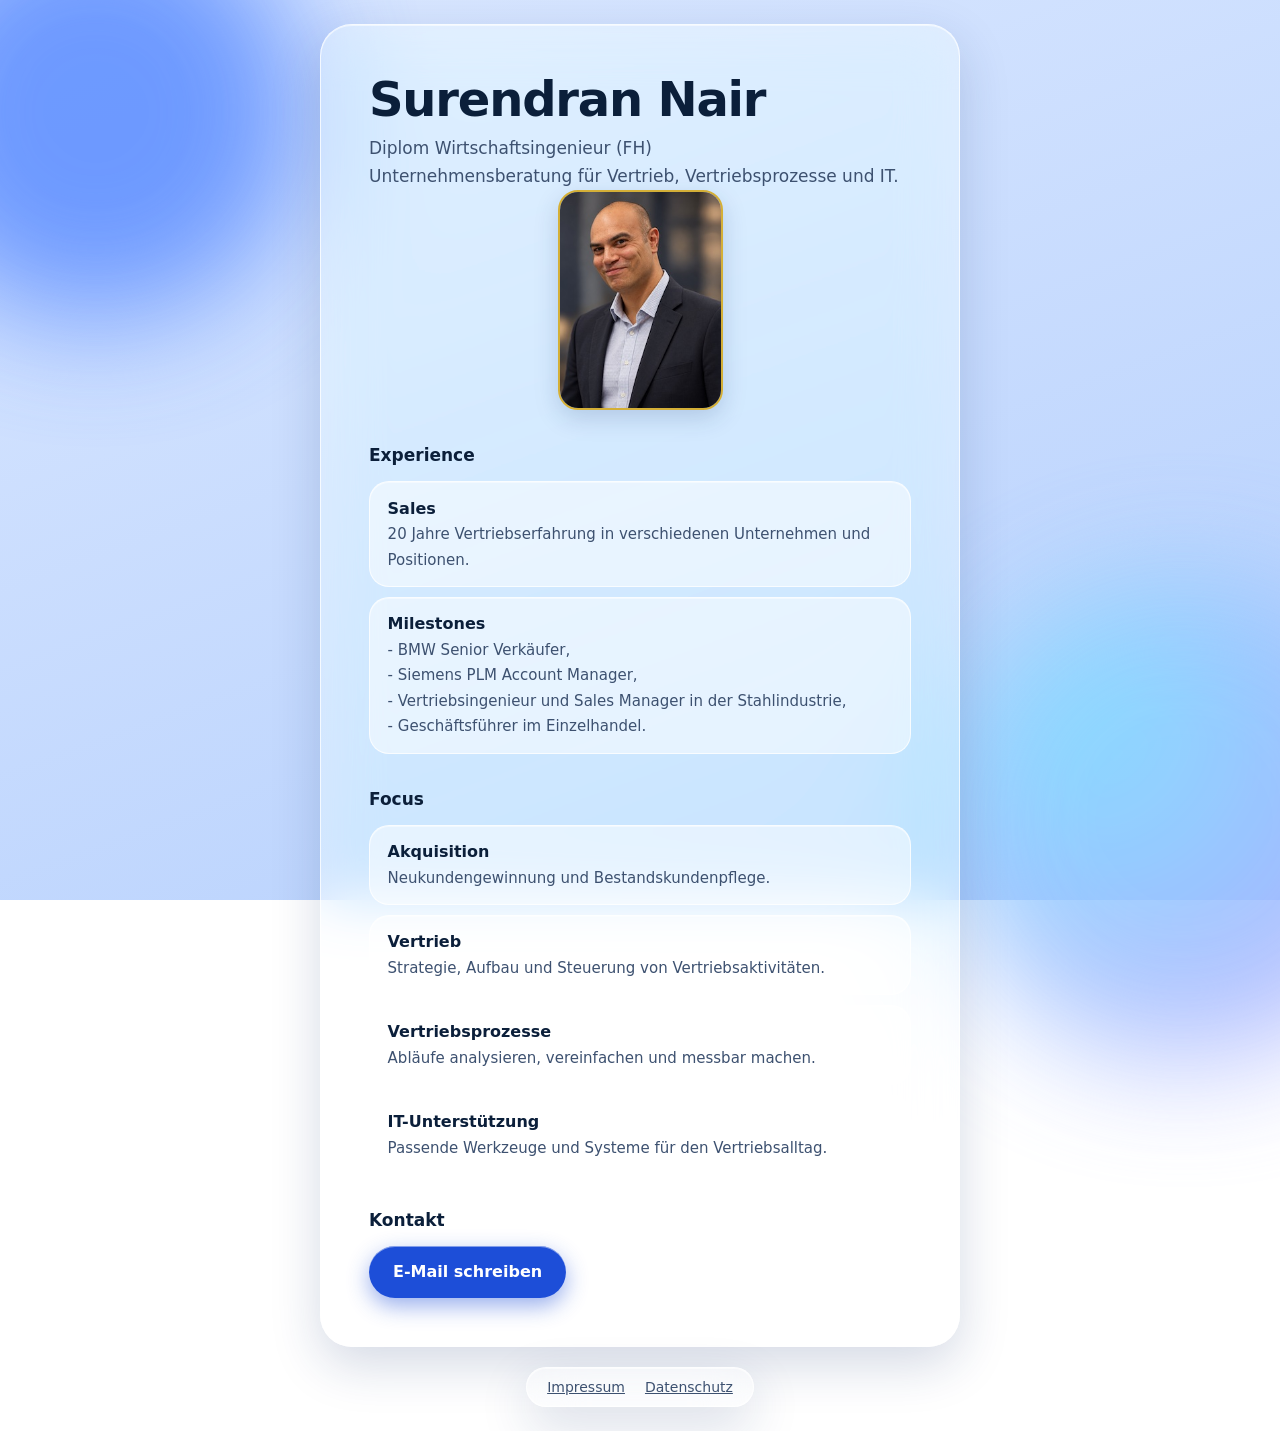
==== index.html @ 1b1e39a4 "Update index.html" ====
<!DOCTYPE html>
<html lang="de">
<head>
<meta charset="UTF-8">
<meta name="viewport" content="width=device-width, initial-scale=1">
<title>Surendran Nair – Unternehmensberatung Vertrieb &amp; IT</title>
<meta name="description" content="Surendran Nair, Diplom Wirtschaftsingenieur (FH): Unternehmensberatung für Vertrieb, Vertriebsprozesse und IT.">
<link rel="stylesheet" href="style.css">
</head>
<body>
  
<main class="card glass">
  <header>
    <h1>Surendran Nair</h1>
    <p class="role">Diplom Wirtschaftsingenieur (FH)<br>Unternehmensberatung für Vertrieb, Vertriebsprozesse und IT.<br></p>
  </header>

<div class="foto-zentrierer">
  <div class="profile-container">
    <img src="mein-foto.jpg" alt="Profilfoto" class="mein-foto">
    <div class="foto-schloss"></div>
  </div>
</div>

  <section aria-labelledby1="Experience">
    <h2 id="experience">Experience</h2>
    <ul class="services">
      <li><strong>Sales</strong><span>20 Jahre Vertriebserfahrung in verschiedenen Unternehmen und Positionen.</span></li>
      <li><strong>Milestones</strong><span>- BMW Senior Verkäufer,<br>- Siemens PLM Account Manager,<br>- Vertriebsingenieur und Sales Manager in der Stahlindustrie,<br>- Geschäftsführer im Einzelhandel.</span></li>
    </ul>
  </section>
  
  <section aria-labelledby="schwerpunkte">
    <h2 id="schwerpunkte">Focus</h2>
    <ul class="services">
      <li><strong>Akquisition</strong><span>Neukundengewinnung und Bestandskundenpflege.</span></li>
      <li><strong>Vertrieb</strong><span>Strategie, Aufbau und Steuerung von Vertriebsaktivitäten.</span></li>
      <li><strong>Vertriebsprozesse</strong><span>Abläufe analysieren, vereinfachen und messbar machen.</span></li>
      <li><strong>IT-Unterstützung</strong><span>Passende Werkzeuge und Systeme für den Vertriebsalltag.</span></li>
    </ul>
  </section>

  <section class="contact" aria-labelledby="kontakt">
    <h2 id="kontakt">Kontakt</h2>
    <a class="btn" id="mail" href="#kontakt" role="button" data-goatcounter-click="E-Mail-Klick">E-Mail schreiben</a>
    <noscript><p>Bitte JavaScript aktivieren, um das Kontaktfeld zu nutzen, oder siehe Impressum.</p></noscript>
  </section>
</main>

<footer class="glass">
  <a href="impressum">Impressum</a>
  <a href="datenschutz">Datenschutz</a>
  <span id="zaehler" hidden>Seitenaufrufe: <strong id="anzahl"></strong></span>
</footer>

<script>
  // E-Mail: nicht im Klartext im Quelltext. Wird erst beim Klick zusammengesetzt.
  var kodiert = "ZWQucmlhbnNAbGlhbQ==";
  
  // Prüft, ob das E-Mail-Element auf der Seite existiert, um Fehler zu vermeiden
  var mailElem = document.getElementById("mail");
  if (mailElem) {
    mailElem.addEventListener("click", function (e) {
      e.preventDefault();
      window.location.href = "mailto:" + atob(kodiert).split("").reverse().join("");
       // Zusätzlicher Rechtsklick-Schutz für den Foto-Bereich
  var container = document.querySelector('.profile-container');
  if (container) {
    container.addEventListener('contextmenu', function (e) {
      e.preventDefault(); // Blockiert das Kontextmenü vollständig
    });
  }
      // Entfernt /index.html automatisch aus der Adresszeile des Browsers
if (window.location.pathname.endsWith('/index.html')) {
  var cleanUrl = window.location.protocol + "//" + window.location.host + window.location.pathname.replace(/\/index\.html$/, '/');
  window.history.replaceState({}, document.title, cleanUrl);
}
</script>
   
<!-- 2. Der unsichtbare Besucherzähler über GoatCounter -->
<script data-goatcounter="https://snair.goatcounter.com/count" 
        async src="//gc.zgo.at/count.js"></script>
</body>
</html>
---- style.css ----
:root{
  --bg1:#dbe8ff; --bg2:#b4cffd;
  --blob1:#5b8cff; --blob2:#7fe0ff; --blob3:#b49cff;
  --ink:#0b1f3a; --muted:#3d5170;
  --glass:rgba(255,255,255,.38); --glass-strong:rgba(255,255,255,.5);
  --edge:rgba(255,255,255,.75); --shade:rgba(20,50,110,.18);
  --accent:#1d4ed8; --accent-ink:#ffffff;
  
  /* NEU: Variablen für die inneren Lichtkanten, damit sie im Dark Mode abdunkeln */
  --inset-high: rgba(255,255,255,.55);
  --inset-medium: rgba(255,255,255,.45);
  --inset-low: rgba(255,255,255,.12);
}

@media (prefers-color-scheme:dark){
  :root{
    --bg1:#070d1d; --bg2:#0d1a38;
    --blob1:#2b5bff; --blob2:#1397c9; --blob3:#6a4cd6;
    --ink:#eaf1ff; --muted:#a9bad6;
    --glass:rgba(13,26,56,.45); /* Optimiert für dunklen Glaseffekt */
    --glass-strong:rgba(255,255,255,.05);
    --edge:rgba(255,255,255,.12); --shade:rgba(0,0,0,.65);
    --accent:#7aa7ff; --accent-ink:#06142e;
    
    /* NEU: Im Dark Mode werden harte weiße Inset-Kanten unsichtbar oder dunkel */
    --inset-high: rgba(255,255,255,.05);
    --inset-medium: rgba(255,255,255,.02);
    --inset-low: rgba(0,0,0,.3);
  }
}
*{box-sizing:border-box}
html{-webkit-text-size-adjust:100%}
body{
  margin:0; min-height:100vh; display:flex; flex-direction:column; align-items:center;
  justify-content:center; gap:1.25rem; padding:1.5rem 1rem; position:relative; overflow-x:hidden;
  background:linear-gradient(160deg,var(--bg1),var(--bg2)) fixed; color:var(--ink);
  font:1rem/1.6 system-ui,-apple-system,"SF Pro Text","Segoe UI",Roboto,sans-serif;
}
/* Farbflächen hinter dem Glas, damit die Unschärfe etwas zu brechen hat */
body::before,body::after{content:""; position:fixed; z-index:-1; border-radius:50%; filter:blur(60px); opacity:.85}
body::before{width:26rem; height:26rem; background:var(--blob1); top:-6rem; left:-7rem}
body::after{width:30rem; height:30rem; background:radial-gradient(circle at 30% 30%,var(--blob2),var(--blob3)); bottom:-10rem; right:-9rem}

.glass{
  background:var(--glass);
  -webkit-backdrop-filter:blur(28px) saturate(180%); backdrop-filter:blur(28px) saturate(180%);
  border:1px solid var(--edge);
  box-shadow:
    inset 0 1px 0 var(--inset-high),
    inset 0 -1px 0 var(--inset-low),
    0 18px 50px var(--shade);
}
.card{
  width:100%; max-width:40rem; border-radius:2rem;
  padding:clamp(1.5rem,5vw,3rem);
}
h1{margin:0; font-size:clamp(2rem,7vw,3rem); line-height:1.1; letter-spacing:-.025em; font-weight:700}
.role{margin:.6rem 0 0; color:var(--muted); font-size:1.0625rem}
h2{margin:2rem 0 .75rem; font-size:1.0625rem; font-weight:650}
.services{list-style:none; margin:0; padding:0; display:grid; gap:.6rem}
.services li{
  padding:.85rem 1.1rem; border-radius:1.25rem;
  background:var(--glass-strong); border:1px solid var(--edge);
  box-shadow:inset 0 1px 0 var(--inset-medium);
}
.services strong{display:block; font-weight:650}
.services span{color:var(--muted); font-size:.9375rem}
.contact{margin-top:2rem}
.btn{
  display:inline-block; padding:.8rem 1.5rem; border-radius:999px;
  background:var(--accent); color:var(--accent-ink); font-weight:650; text-decoration:none;
  box-shadow:inset 0 1px 0 var(--inset-medium), 0 8px 22px color-mix(in srgb,var(--accent) 45%,transparent);
  transition:transform .15s ease, filter .15s ease;
}
.btn:hover{filter:brightness(1.08); transform:translateY(-1px)}
a:focus-visible{outline:3px solid var(--accent); outline-offset:3px}
footer{display:flex; flex-wrap:wrap; justify-content:center; gap:.25rem 1.25rem; padding:.5rem 1.25rem; border-radius:999px; font-size:.875rem; color:var(--muted)}
footer a{color:inherit}

/* Fallbacks */
@supports not ((backdrop-filter:blur(1px)) or (-webkit-backdrop-filter:blur(1px))){
  :root{--glass:rgba(255,255,255,.85); --glass-strong:rgba(255,255,255,.95)}
  @media (prefers-color-scheme:dark){:root{--glass:rgba(20,32,60,.92); --glass-strong:rgba(30,45,80,.95)}}
}
@media (prefers-reduced-transparency:reduce){
  .glass{-webkit-backdrop-filter:none; backdrop-filter:none; background:var(--glass-strong)}
}
@media (prefers-reduced-motion:reduce){.btn{transition:none}}

/* Rechtstexte */
.legal h1{font-size:clamp(1.6rem,5vw,2.2rem)}
.legal h2{margin:1.75rem 0 .5rem}
.legal p,.legal li{font-size:.9375rem}
.legal p{margin:.4rem 0}
.legal ul{padding-left:1.2rem; margin:.4rem 0}
.legal a{color:var(--accent)}
.back{display:inline-block; margin-bottom:1.25rem; font-size:.9375rem; color:var(--muted)}
.todo{background:rgba(255,196,0,.35); border-radius:.25rem; padding:0 .25rem}

/* 1. Zwingt das Foto unmissverständlich in die Mitte deiner Glas-Karte */
.foto-zentrierer {
  width: 100% !important;
  display: flex !important;
  justify-content: center !important;
  align-items: center !important;
  margin-bottom: 1.5rem !important;
}

/* 2. Der Rahmen im perfekten Hochformat (165px breit, 220px hoch) */
.profile-container {
  position: relative !important;
  width: 165px !important;  
  height: 220px !important; 
  border-radius: 1.25rem !important; 
  overflow: hidden !important;
  box-shadow: 0 8px 24px var(--shade) !important;
  
  /* Dein dünner Rahmen in edlem Mattgold/Bronze */
  border: 2px solid #d4af37 !important; 
}

/* 3. Das Foto füllt das Rechteck vollständig aus (Kein Abschneiden des Kopfes) */
.mein-foto {
  width: 100% !important;
  height: 100% !important;
  object-fit: cover !important; /* Füllt das Rechteck perfekt aus */
  display: block !important;
  
  /* Harte CSS-Kopiersperren */
  -webkit-user-select: none;
  -moz-user-select: none;
  -ms-user-select: none;
  user-select: none;
  -webkit-user-drag: none;
  user-drag: none;
}

/* 4. Die unsichtbare Schutzschicht direkt über dem Foto */
.foto-schloss {
  position: absolute !important;
  top: 0 !important;
  left: 0 !important;
  width: 100% !important;
  height: 100% !important;
  z-index: 2 !important;
  background: transparent !important;
  cursor: default;
}
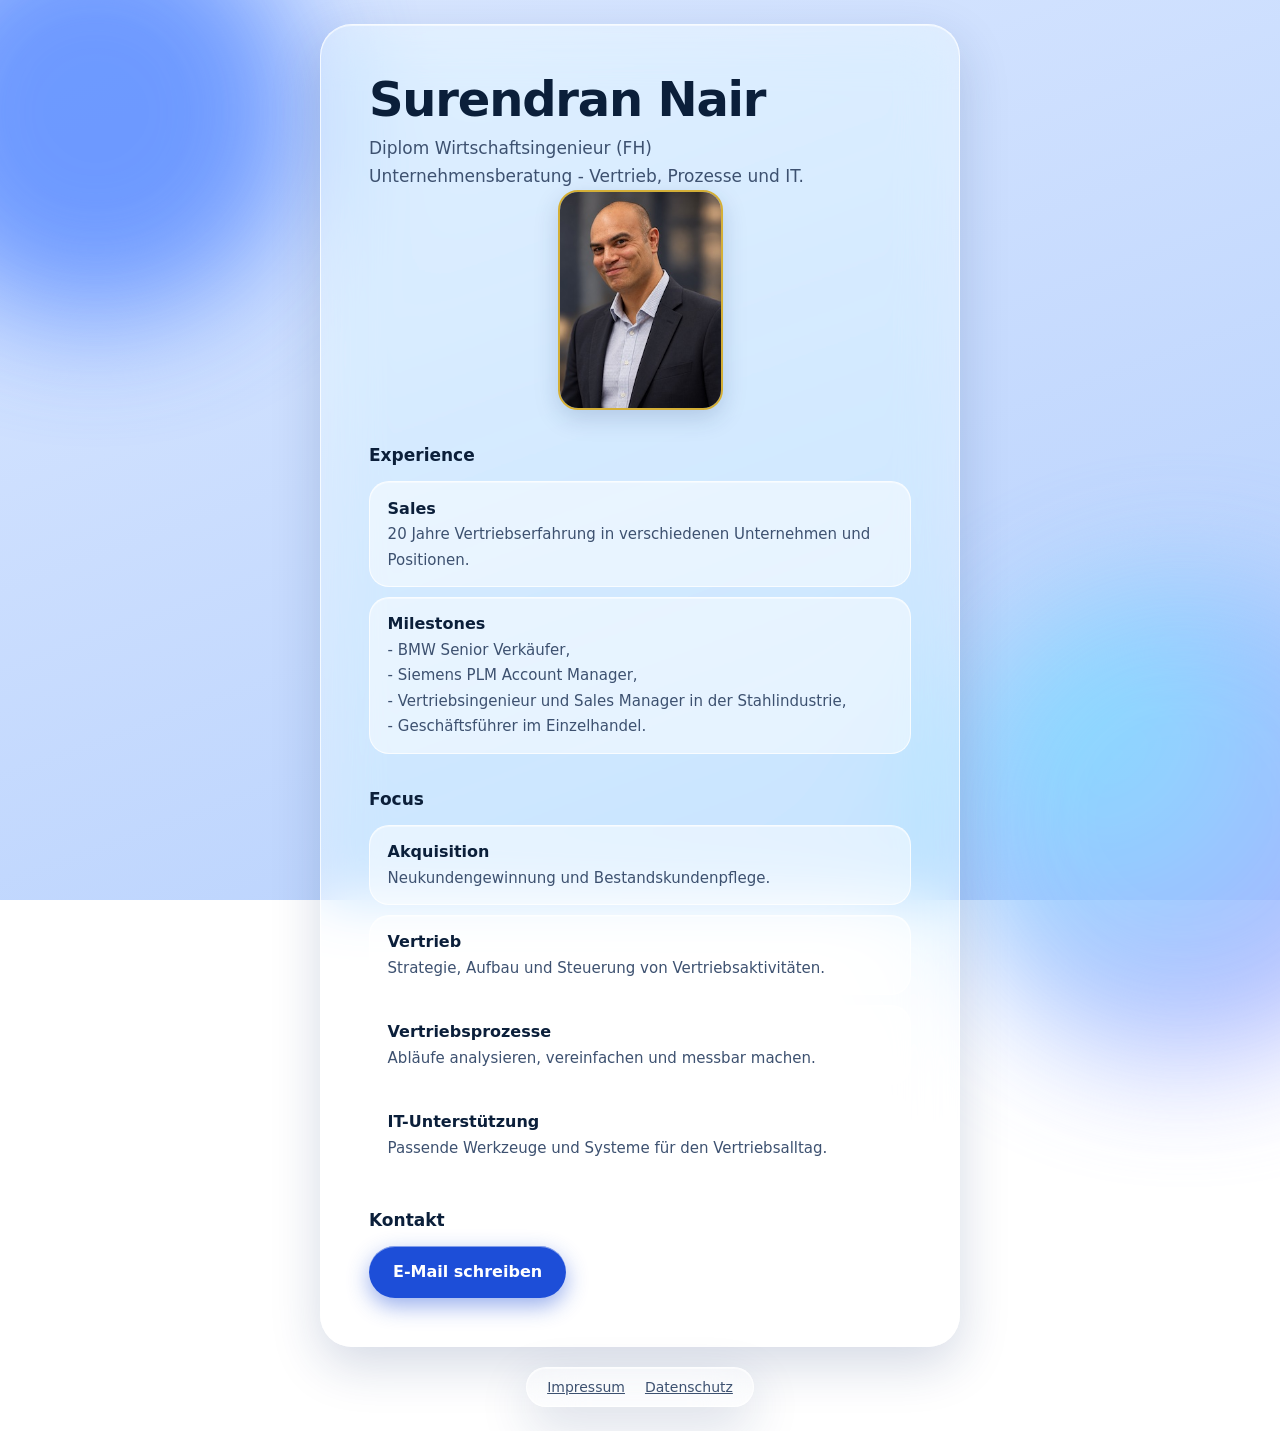
==== commit 3af69df9: "Update index.html" ====
--- a/index.html
+++ b/index.html
@@ -3,7 +3,7 @@
 <head>
 <meta charset="UTF-8">
 <meta name="viewport" content="width=device-width, initial-scale=1">
-<title>Surendran Nair – Unternehmensberatung Vertrieb &amp; IT</title>
+<title>Surendran Nair – Unternehmensberatung - Vertrieb, Prozesse und IT</title>
 <meta name="description" content="Surendran Nair, Diplom Wirtschaftsingenieur (FH): Unternehmensberatung für Vertrieb, Vertriebsprozesse und IT.">
 <link rel="stylesheet" href="style.css">
 </head>
@@ -12,12 +12,15 @@
 <main class="card glass">
   <header>
     <h1>Surendran Nair</h1>
-    <p class="role">Diplom Wirtschaftsingenieur (FH)<br>Unternehmensberatung für Vertrieb, Vertriebsprozesse und IT.<br></p>
+    <p class="role">Diplom Wirtschaftsingenieur (FH)<br>Unternehmensberatung - Vertrieb, Prozesse und IT.
+      <br>
+      <meta name="description" content="Surendran Nair: 20 Jahre Vertriebserfahrung. Professionelle Unternehmensberatung für Vertrieb, Vertriebsprozesse und IT-Unterstützung im Vertriebsalltag.">
+    </p>
   </header>
 
 <div class="foto-zentrierer">
   <div class="profile-container">
-    <img src="mein-foto.jpg" alt="Profilfoto" class="mein-foto">
+    <img src="mein-foto.jpg" alt="Surendran Nair - Unternehmensberater für Vertrieb und IT" class="mein-foto">
     <div class="foto-schloss"></div>
   </div>
 </div>
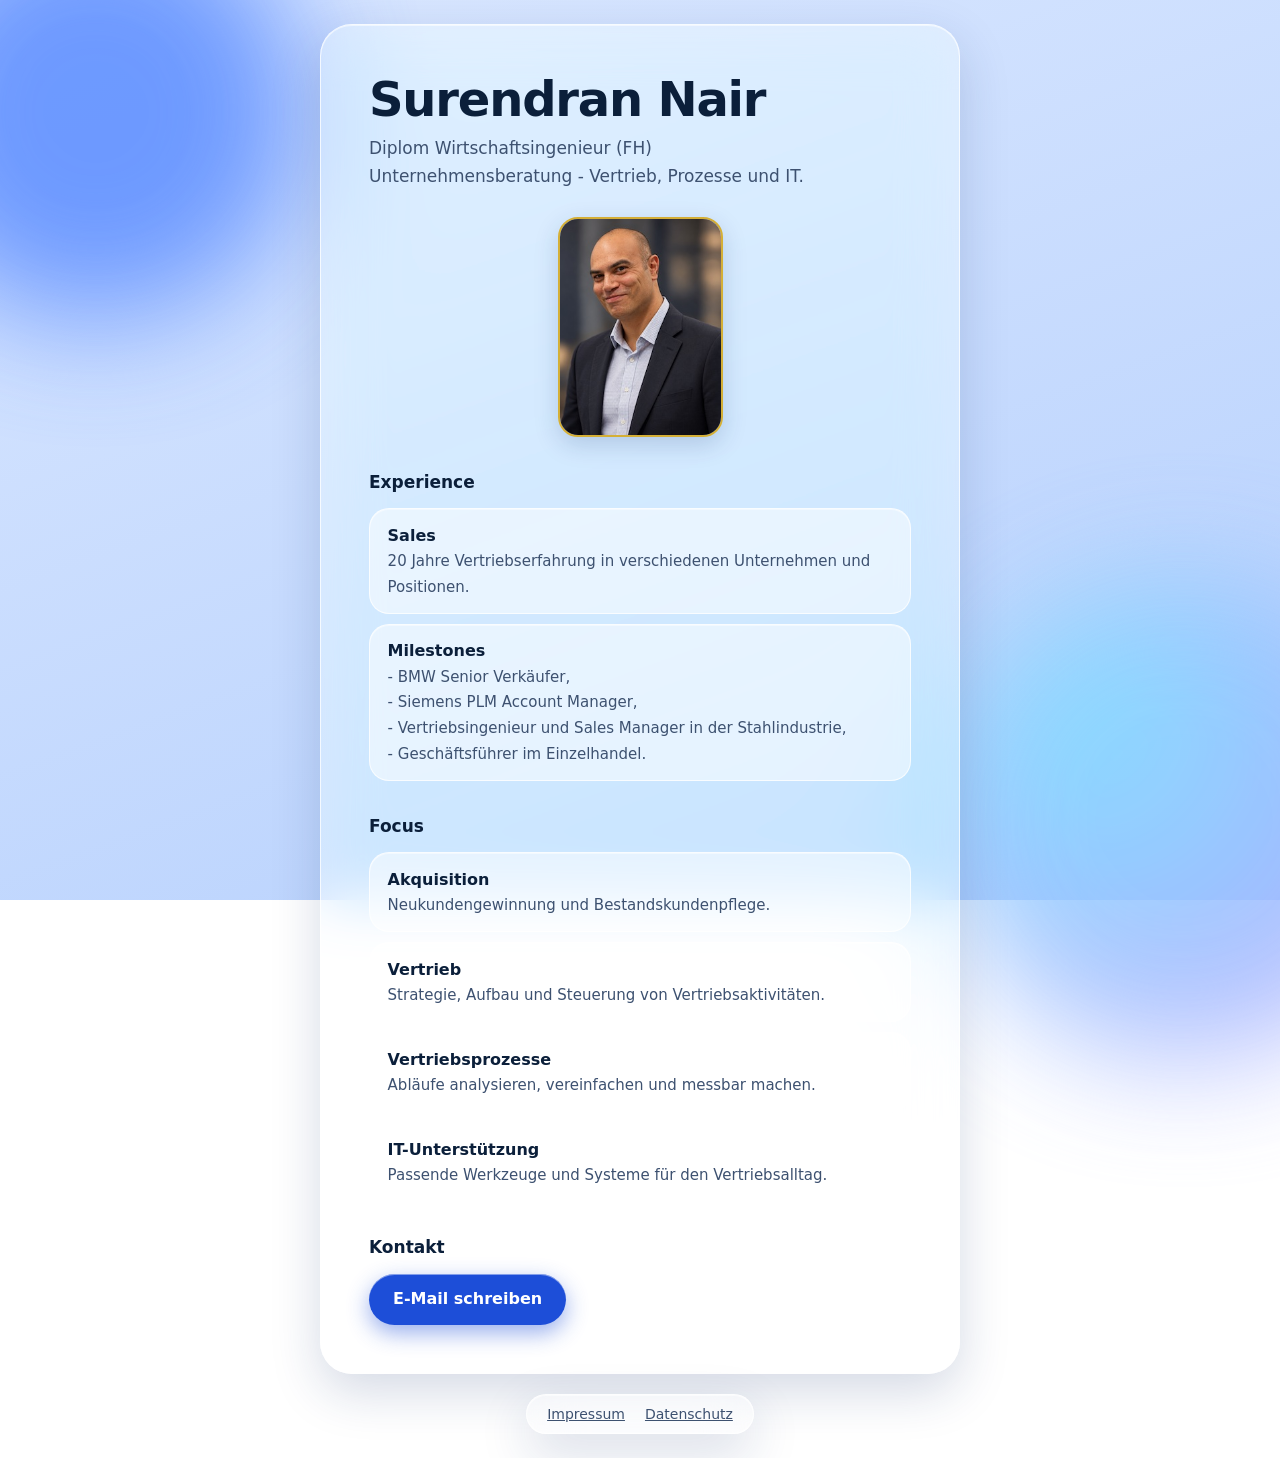
==== commit be75e881: "Update index.html" ====
--- a/index.html
+++ b/index.html
@@ -14,7 +14,7 @@
     <h1>Surendran Nair</h1>
     <p class="role">Diplom Wirtschaftsingenieur (FH)<br>Unternehmensberatung - Vertrieb, Prozesse und IT.
       <br>
-      <meta name="description" content="Surendran Nair: 20 Jahre Vertriebserfahrung. Professionelle Unternehmensberatung für Vertrieb, Vertriebsprozesse und IT-Unterstützung im Vertriebsalltag.">
+      <meta name="description" content="Surendran Nair: 20 Jahre Vertriebserfahrung. Professionelle Unternehmensberatung für Vertrieb, Vertriebsprozesse und IT-Unterstützung im Vertriebsalltag."><br>
     </p>
   </header>
 
